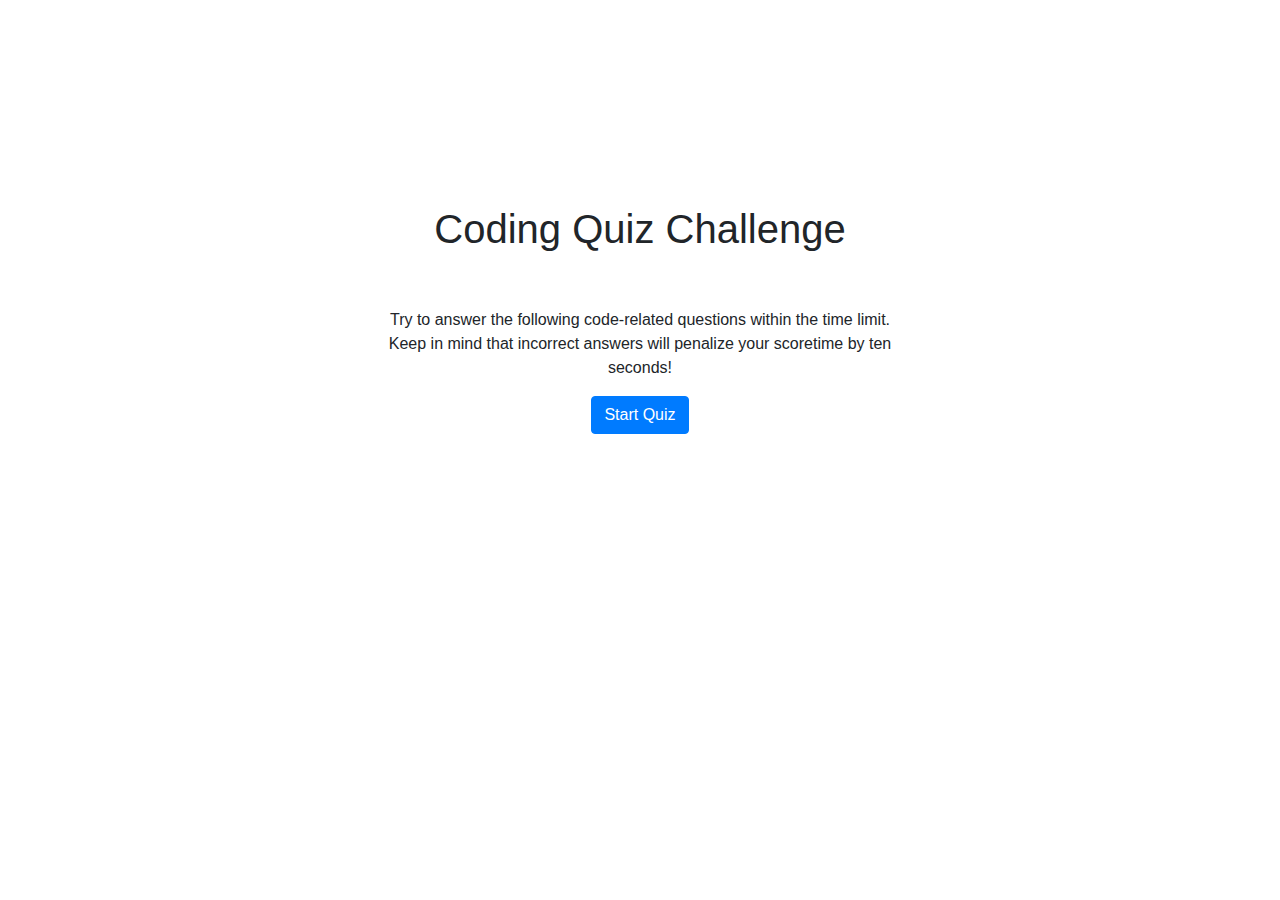
==== index.html @ 0da9ed7a "created first page to describe the test" ====
<!DOCTYPE html>
<html lang="en">

<head>
    <meta charset="UTF-8">
    <meta name="viewport" content="width=device-width, initial-scale=1.0">
    <meta http-equiv="X-UA-Compatible" content="ie=edge">
    <title>Code Quiz</title>
    <!-- bootstrap css link -->
    <link rel="stylesheet" href="https://stackpath.bootstrapcdn.com/bootstrap/4.4.1/css/bootstrap.min.css"
        integrity="sha384-Vkoo8x4CGsO3+Hhxv8T/Q5PaXtkKtu6ug5TOeNV6gBiFeWPGFN9MuhOf23Q9Ifjh" crossorigin="anonymous">

    <!-- my css link -->
    <link rel="stylesheet" type="text/css" href="style.css">
</head>

<body>
    <div class="container">
        <div class="row">
            <div class="col-md-12">
                <p id="timer">
                    
                </p>
            </div>
        </div>
        <div class="row">
            <div class="col-md-12 text-center">
                <h1 id="header">
                    Coding Quiz Challenge
                </h1>
            </div>
        </div>
        <div class="row" id="quiz-description">
            <div class="col-md-3"></div>
            <div class="col-md-6 text-center">
                <p>
                    Try to answer the following code-related questions within the time limit. Keep in mind that incorrect answers will penalize your scoretime by ten seconds!
                </p>
            </div>
            <div class="col-md-3"></div>
        </div>
        <div class="row">
            <div class="col-md-12 text-center">
                <button class="btn btn-primary">Start Quiz</button>
            </div>
        </div>
    </div>

    <script src="script.js">

    </script>

    <script src="https://code.jquery.com/jquery-3.4.1.slim.min.js"
        integrity="sha384-J6qa4849blE2+poT4WnyKhv5vZF5SrPo0iEjwBvKU7imGFAV0wwj1yYfoRSJoZ+n" crossorigin="anonymous">
    </script>
    
    <script src="https://cdn.jsdelivr.net/npm/popper.js@1.16.0/dist/umd/popper.min.js"
        integrity="sha384-Q6E9RHvbIyZFJoft+2mJbHaEWldlvI9IOYy5n3zV9zzTtmI3UksdQRVvoxMfooAo"
        crossorigin="anonymous">
    </script>
    
    <script src="https://stackpath.bootstrapcdn.com/bootstrap/4.4.1/js/bootstrap.min.js"
        integrity="sha384-wfSDF2E50Y2D1uUdj0O3uMBJnjuUD4Ih7YwaYd1iqfktj0Uod8GCExl3Og8ifwB6"
        crossorigin="anonymous">
    </script>
</body>

</html>
---- style.css ----
#header {
    margin-top: 17%;
    margin-bottom: auto;
}

#quiz-description {
    margin-top: 5%;
}
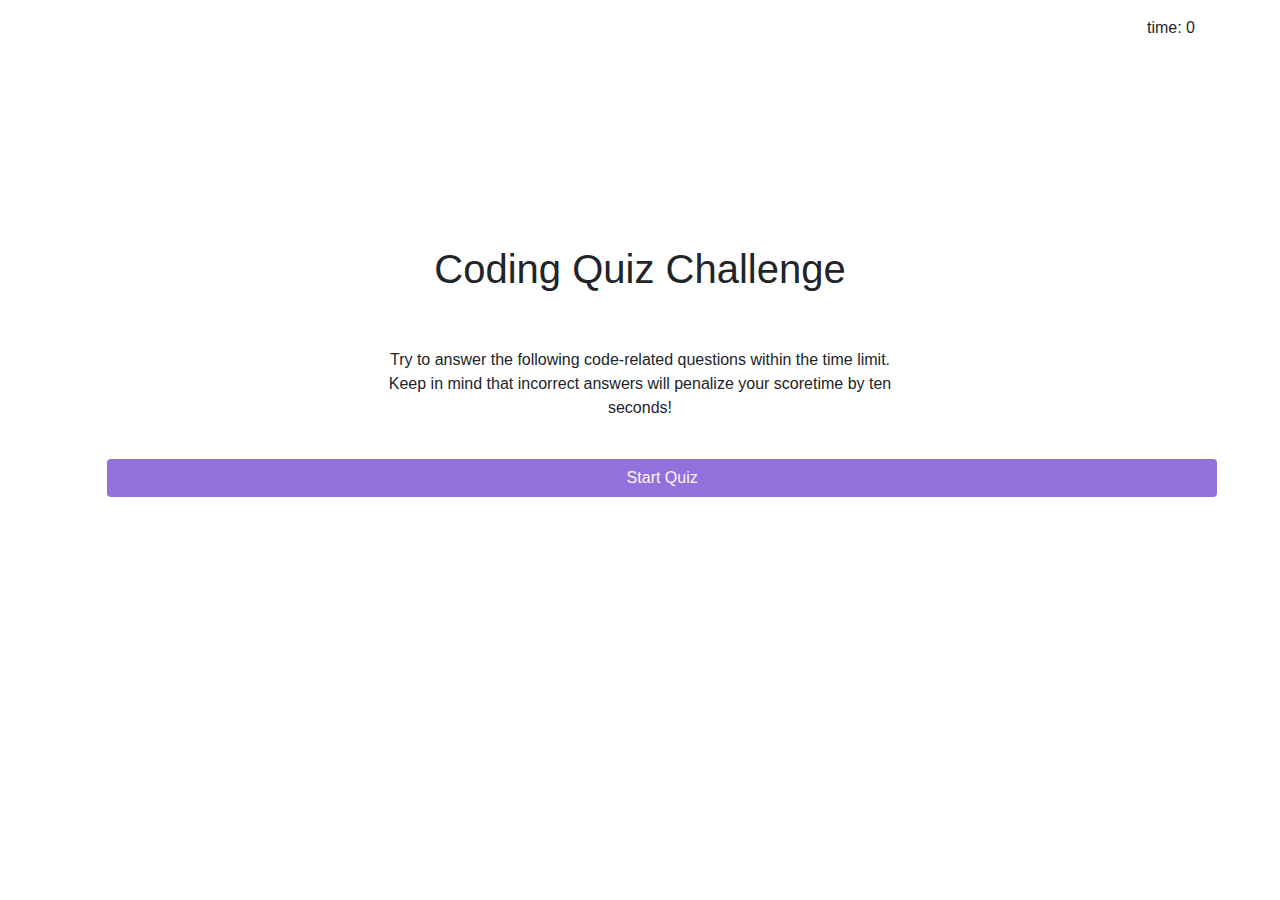
==== commit 7b879e2e: "the highscores list now displays all scores and names" ====
--- a/index.html
+++ b/index.html
@@ -16,13 +16,18 @@
 
 <body>
     <div class="container">
-        <div class="row">
-            <div class="col-md-12">
-                <p id="timer">
-                    
-                </p>
-            </div>
-        </div>
+            <div class="row">
+                    <div class="col-md-3 text-left">
+                    </div>
+                    <div class="col-md-3"></div>
+                    <div class="col-md-6 text-right">
+                        
+                        <p id="timer">
+                            time: 0
+                        </p>
+                    </div>
+                </div>
+               
         <div class="row">
             <div class="col-md-12 text-center">
                 <h1 id="header">
@@ -41,15 +46,19 @@
         </div>
         <div class="row">
             <div class="col-md-12 text-center">
-                <button class="btn btn-primary">Start Quiz</button>
+                <button class="btn" id="start" onclick="location.href = 'questions.html'">Start Quiz</button>
             </div>
         </div>
     </div>
 
-    <script src="script.js">
+    
 
+    
+    <script
+    src="http://code.jquery.com/jquery-3.4.1.js"
+    integrity="sha256-WpOohJOqMqqyKL9FccASB9O0KwACQJpFTUBLTYOVvVU="
+    crossorigin="anonymous">
     </script>
-
     <script src="https://code.jquery.com/jquery-3.4.1.slim.min.js"
         integrity="sha384-J6qa4849blE2+poT4WnyKhv5vZF5SrPo0iEjwBvKU7imGFAV0wwj1yYfoRSJoZ+n" crossorigin="anonymous">
     </script>
@@ -63,6 +72,7 @@
         integrity="sha384-wfSDF2E50Y2D1uUdj0O3uMBJnjuUD4Ih7YwaYd1iqfktj0Uod8GCExl3Og8ifwB6"
         crossorigin="anonymous">
     </script>
+    <script src = "script.js"></script>
 </body>
 
 </html>--- a/style.css
+++ b/style.css
@@ -1,8 +1,57 @@
 #header {
     margin-top: 17%;
     margin-bottom: auto;
+    height: 17%;
 }
 
 #quiz-description {
     margin-top: 5%;
+}
+#timer {
+    margin-top: 3%;
+}
+#quizContainer {
+    margin-top: 20%;
+}
+
+.jumbotron {
+    height: 500%;
+}
+#ab {
+    position: relative;
+}
+#cd {
+    position: relative;
+    margin-top: 20px;
+}
+section {
+    height: 30%;
+}
+.btn {
+    width: 100%;
+    margin: 2%;
+    align-content: center;
+    color: seashell;
+    background-color:  rgb(147, 112, 219);
+}
+.btn:hover {
+    background-color: #46218f;
+    color: snow;
+}
+.header {
+    margin-top: 10%;
+}
+li {
+    background-color: #cce5ff;
+    margin: 5px;
+}
+
+
+
+
+.progress {
+    margin-top: 25%;
+}
+#resultspage {
+    margin-top: 12%;
 }